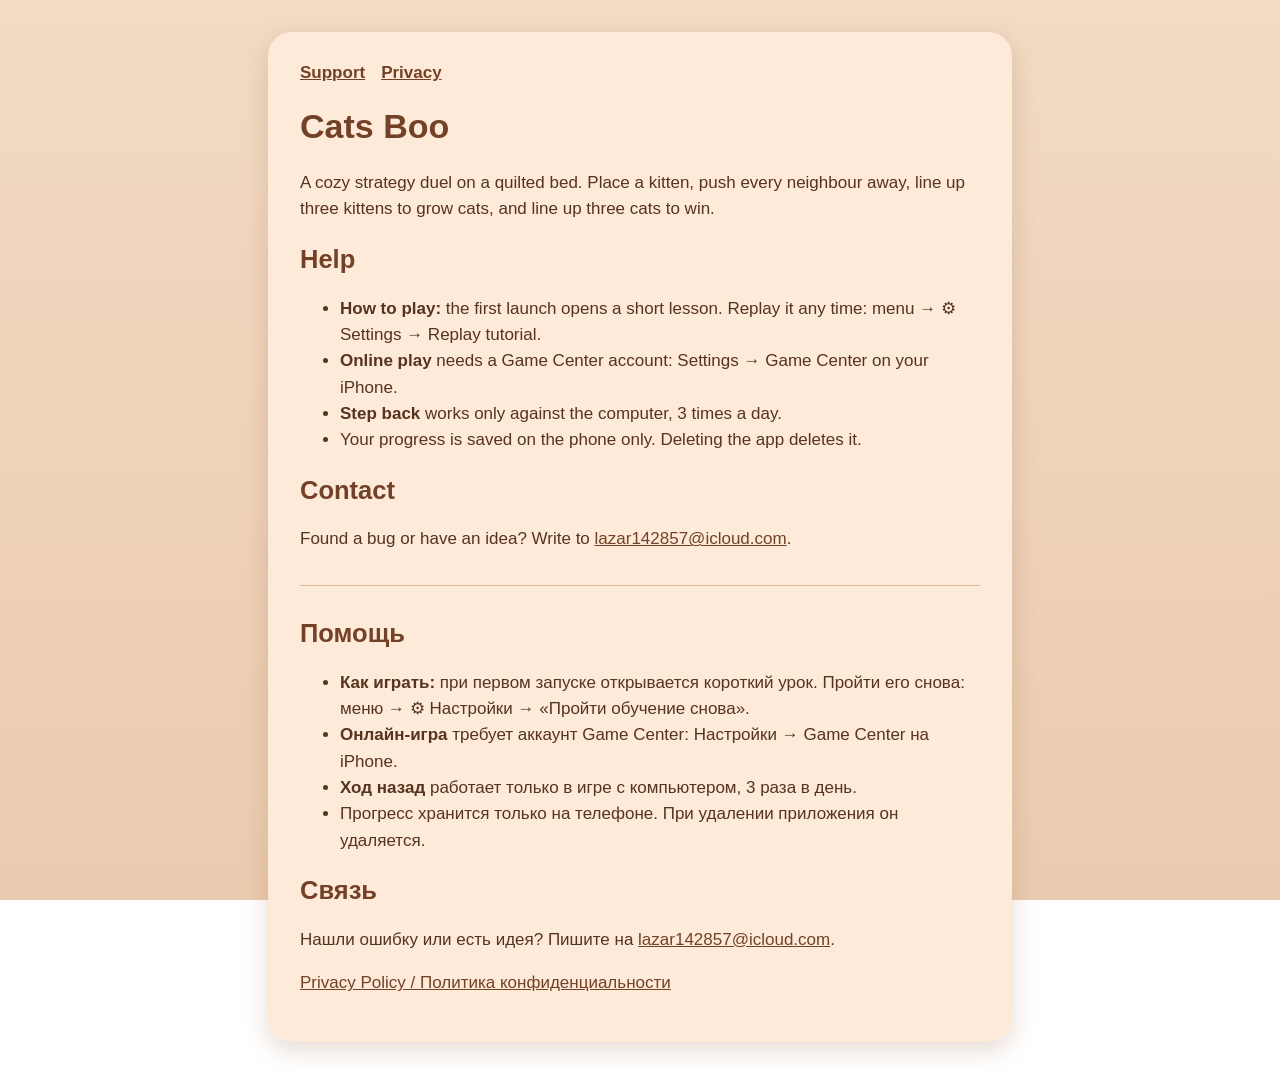
==== catsboo/index.html @ a5be0efc "Cats Boo support and privacy pages" ====
<!doctype html>
<html lang="en">
<head>
  <meta charset="utf-8">
  <meta name="viewport" content="width=device-width, initial-scale=1">
  <title>Cats Boo — Support</title>
  <link rel="stylesheet" href="style.css">
</head>
<body>
<main>
  <nav><a href="index.html">Support</a><a href="privacy.html">Privacy</a></nav>

  <h1>Cats Boo</h1>
  <p>A cozy strategy duel on a quilted bed. Place a kitten, push every neighbour away, line up three kittens
    to grow cats, and line up three cats to win.</p>

  <h2>Help</h2>
  <ul>
    <li><strong>How to play:</strong> the first launch opens a short lesson. Replay it any time: menu → ⚙︎ Settings → Replay tutorial.</li>
    <li><strong>Online play</strong> needs a Game Center account: Settings → Game Center on your iPhone.</li>
    <li><strong>Step back</strong> works only against the computer, 3 times a day.</li>
    <li>Your progress is saved on the phone only. Deleting the app deletes it.</li>
  </ul>

  <h2>Contact</h2>
  <p>Found a bug or have an idea? Write to <a href="mailto:lazar142857@icloud.com">lazar142857@icloud.com</a>.</p>

  <hr>

  <div lang="ru">
    <h2>Помощь</h2>
    <ul>
      <li><strong>Как играть:</strong> при первом запуске открывается короткий урок. Пройти его снова: меню → ⚙︎ Настройки → «Пройти обучение снова».</li>
      <li><strong>Онлайн-игра</strong> требует аккаунт Game Center: Настройки → Game Center на iPhone.</li>
      <li><strong>Ход назад</strong> работает только в игре с компьютером, 3 раза в день.</li>
      <li>Прогресс хранится только на телефоне. При удалении приложения он удаляется.</li>
    </ul>
    <h2>Связь</h2>
    <p>Нашли ошибку или есть идея? Пишите на <a href="mailto:lazar142857@icloud.com">lazar142857@icloud.com</a>.</p>
  </div>

  <p><a href="privacy.html">Privacy Policy / Политика конфиденциальности</a></p>
</main>
</body>
</html>
---- catsboo/style.css ----
:root {
  --background: #EFD2BA;
  --card: #FEEAD8;
  --ink: #56341E;
  --cocoa: #734126;
}

body {
  margin: 0;
  background: linear-gradient(#F2DAC4, #EBCBB0) fixed;
  color: var(--ink);
  font: 17px/1.55 -apple-system, BlinkMacSystemFont, "Segoe UI", Roboto, sans-serif;
}

main {
  max-width: 680px;
  margin: 32px auto;
  padding: 28px 32px;
  background: var(--card);
  border-radius: 24px;
  box-shadow: 0 8px 24px rgba(138, 86, 52, 0.22);
}

h1, h2 { color: var(--cocoa); line-height: 1.2; }
h1 { margin-top: 0; }
a { color: var(--cocoa); }
nav { margin-bottom: 20px; }
nav a { margin-right: 16px; font-weight: 600; }
.updated { opacity: 0.7; font-size: 15px; }
hr { border: none; border-top: 1px solid #DDB898; margin: 32px 0; }
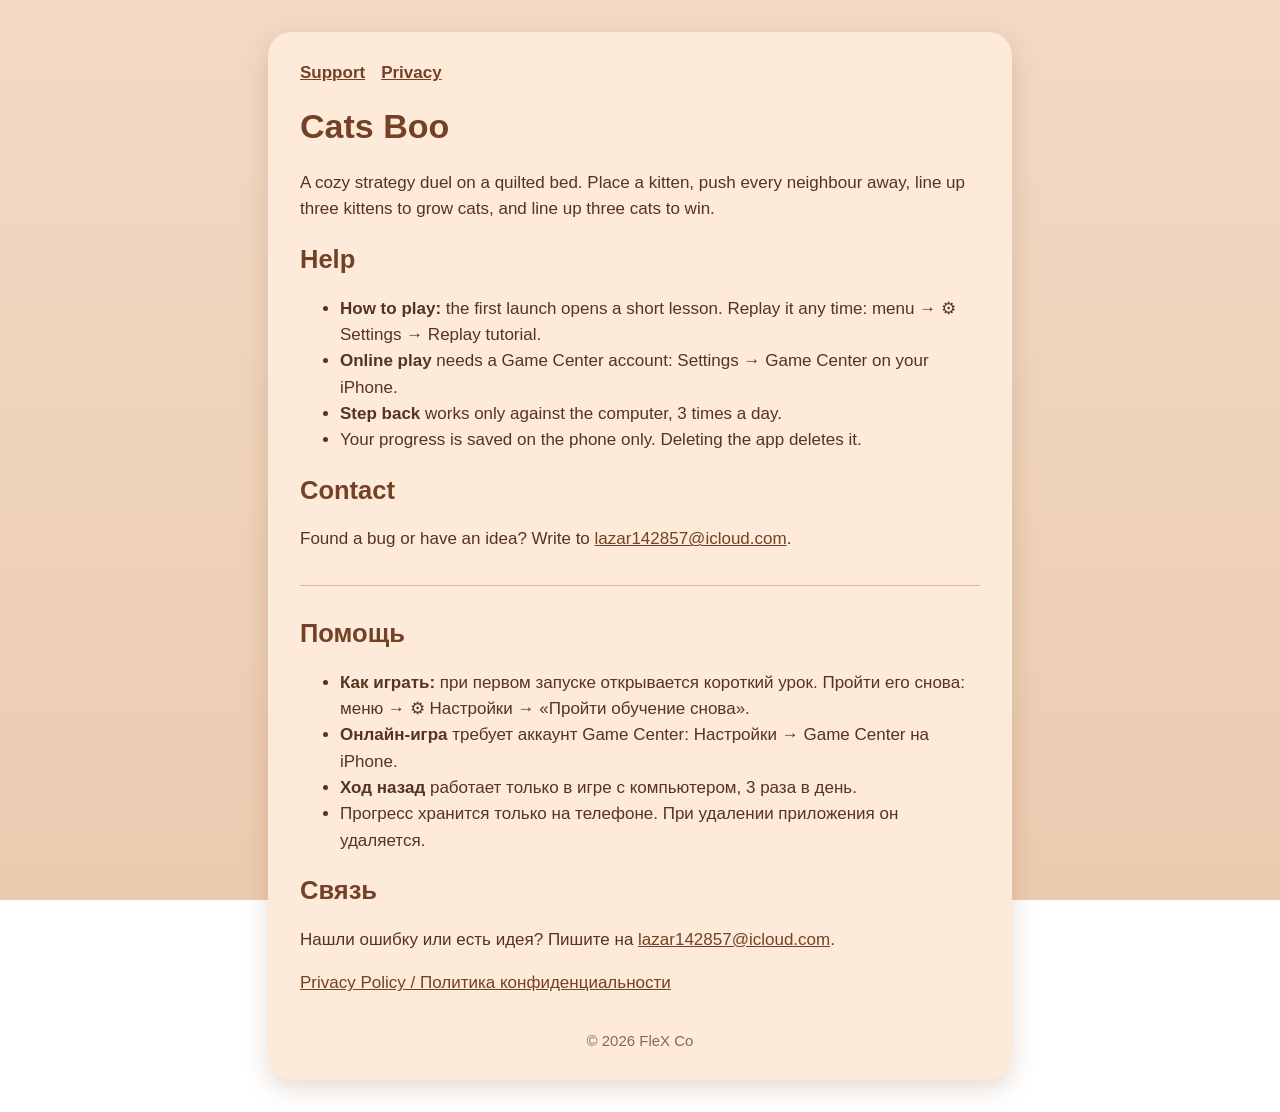
==== commit 6aa93584: "Cats Boo pages: FleX Co footer" ====
--- a/catsboo/index.html
+++ b/catsboo/index.html
@@ -40,6 +40,7 @@
   </div>
 
   <p><a href="privacy.html">Privacy Policy / Политика конфиденциальности</a></p>
+  <footer>© 2026 FleX Co</footer>
 </main>
 </body>
 </html>
--- a/catsboo/style.css
+++ b/catsboo/style.css
@@ -28,3 +28,4 @@
 nav a { margin-right: 16px; font-weight: 600; }
 .updated { opacity: 0.7; font-size: 15px; }
 hr { border: none; border-top: 1px solid #DDB898; margin: 32px 0; }
+footer { margin-top: 32px; text-align: center; opacity: 0.7; font-size: 15px; }
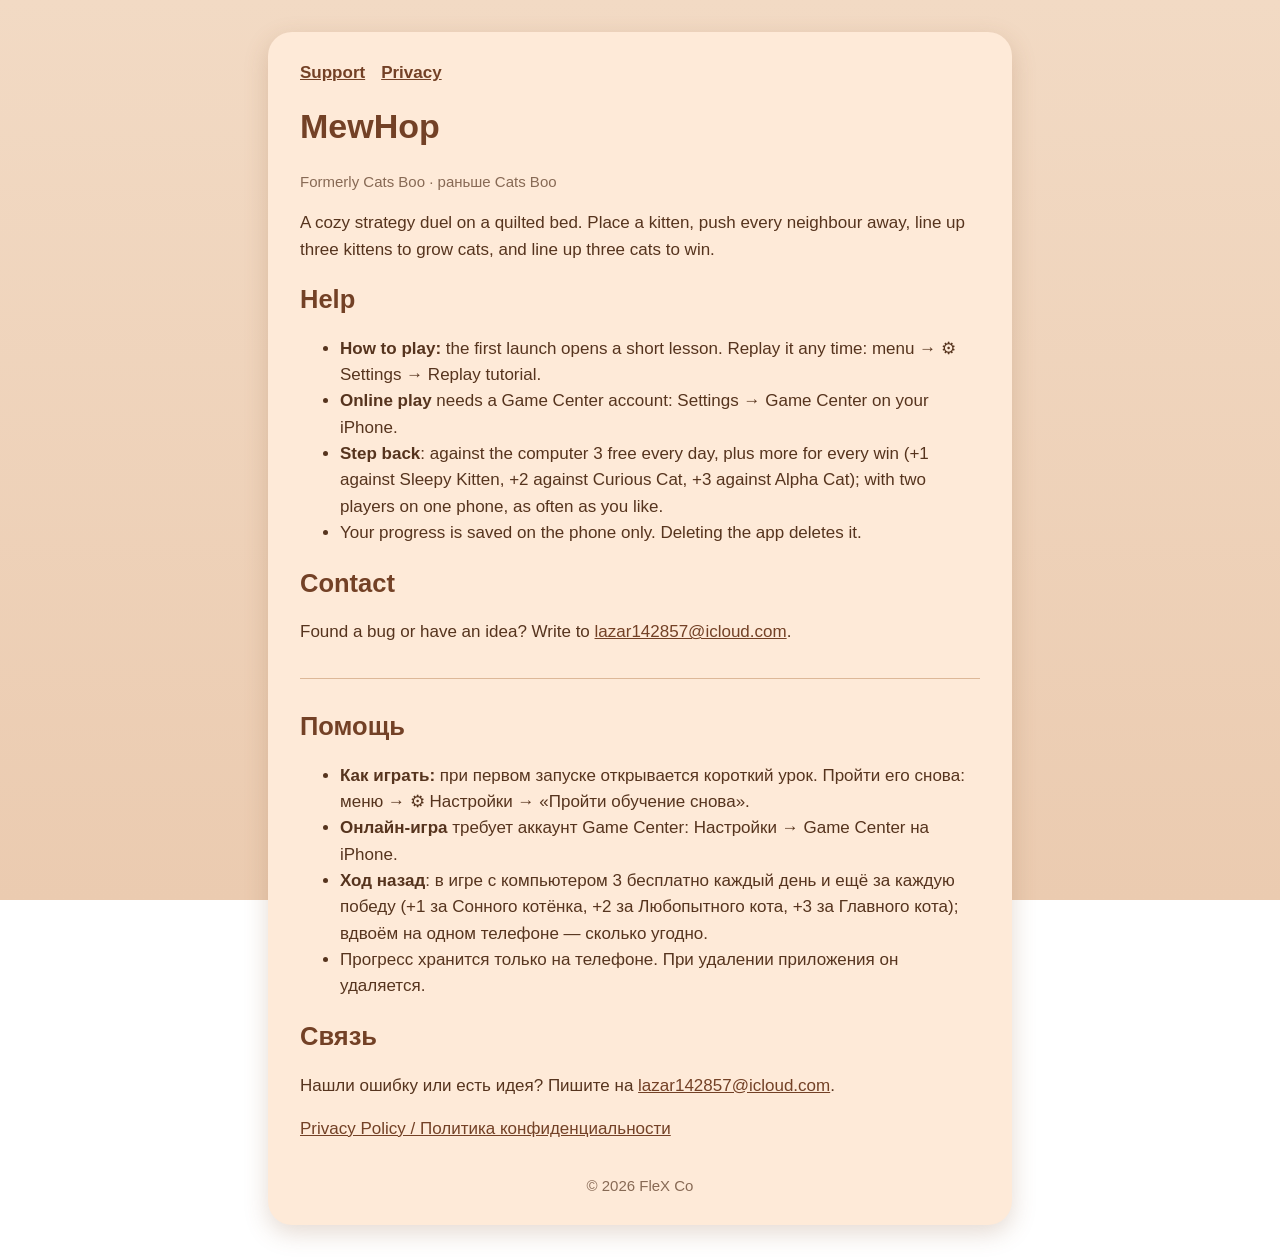
==== commit 439a1cfd: "MewHop: rename support, privacy and invite pages; step backs earned by winning" ====
--- a/catsboo/index.html
+++ b/catsboo/index.html
@@ -3,14 +3,15 @@
 <head>
   <meta charset="utf-8">
   <meta name="viewport" content="width=device-width, initial-scale=1">
-  <title>Cats Boo — Support</title>
+  <title>MewHop — Support</title>
   <link rel="stylesheet" href="style.css">
 </head>
 <body>
 <main>
   <nav><a href="index.html">Support</a><a href="privacy.html">Privacy</a></nav>
 
-  <h1>Cats Boo</h1>
+  <h1>MewHop</h1>
+  <p class="updated">Formerly Cats Boo · раньше Cats Boo</p>
   <p>A cozy strategy duel on a quilted bed. Place a kitten, push every neighbour away, line up three kittens
     to grow cats, and line up three cats to win.</p>
 
@@ -18,7 +19,7 @@
   <ul>
     <li><strong>How to play:</strong> the first launch opens a short lesson. Replay it any time: menu → ⚙︎ Settings → Replay tutorial.</li>
     <li><strong>Online play</strong> needs a Game Center account: Settings → Game Center on your iPhone.</li>
-    <li><strong>Step back</strong> works only against the computer, 3 times a day.</li>
+    <li><strong>Step back</strong>: against the computer 3 free every day, plus more for every win (+1 against Sleepy Kitten, +2 against Curious Cat, +3 against Alpha Cat); with two players on one phone, as often as you like.</li>
     <li>Your progress is saved on the phone only. Deleting the app deletes it.</li>
   </ul>
 
@@ -32,7 +33,7 @@
     <ul>
       <li><strong>Как играть:</strong> при первом запуске открывается короткий урок. Пройти его снова: меню → ⚙︎ Настройки → «Пройти обучение снова».</li>
       <li><strong>Онлайн-игра</strong> требует аккаунт Game Center: Настройки → Game Center на iPhone.</li>
-      <li><strong>Ход назад</strong> работает только в игре с компьютером, 3 раза в день.</li>
+      <li><strong>Ход назад</strong>: в игре с компьютером 3 бесплатно каждый день и ещё за каждую победу (+1 за Сонного котёнка, +2 за Любопытного кота, +3 за Главного кота); вдвоём на одном телефоне — сколько угодно.</li>
       <li>Прогресс хранится только на телефоне. При удалении приложения он удаляется.</li>
     </ul>
     <h2>Связь</h2>
--- a/catsboo/style.css
+++ b/catsboo/style.css
@@ -29,3 +29,21 @@
 .updated { opacity: 0.7; font-size: 15px; }
 hr { border: none; border-top: 1px solid #DDB898; margin: 32px 0; }
 footer { margin-top: 32px; text-align: center; opacity: 0.7; font-size: 15px; }
+
+.join { max-width: 420px; text-align: center; }
+.join .icon { border-radius: 26px; box-shadow: 0 6px 16px rgba(138, 86, 52, 0.3); }
+.join h1 { margin: 20px 0 8px; font-size: 26px; }
+.join .code { font: 700 30px ui-monospace, Menlo, monospace; letter-spacing: 6px; margin: 8px 0 24px; }
+.join .hint { font-size: 15px; opacity: 0.8; }
+.button {
+  display: block;
+  margin: 12px 0;
+  padding: 14px 18px;
+  border-radius: 16px;
+  border: 2px solid var(--ink);
+  background: #FFF6EC;
+  color: var(--ink);
+  font-weight: 700;
+  text-decoration: none;
+}
+.button.main { background: var(--cocoa); color: #fff; }
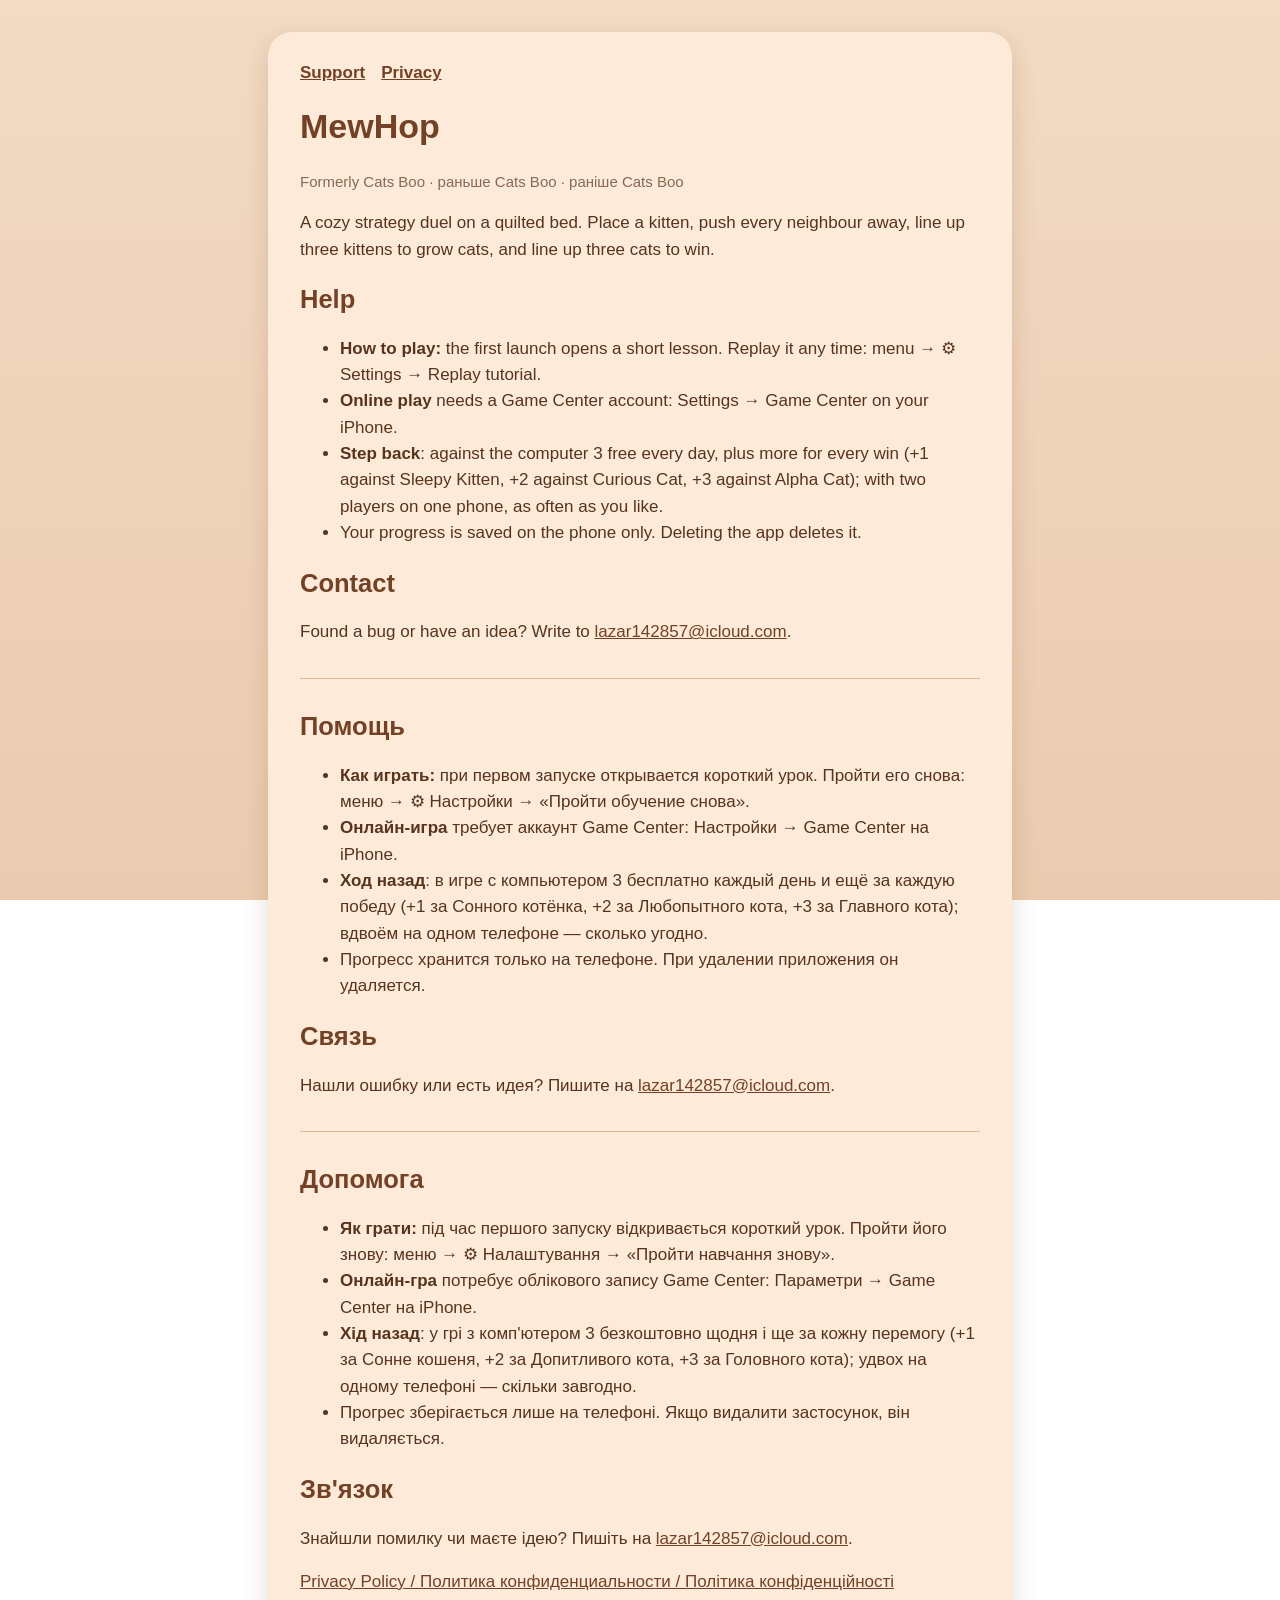
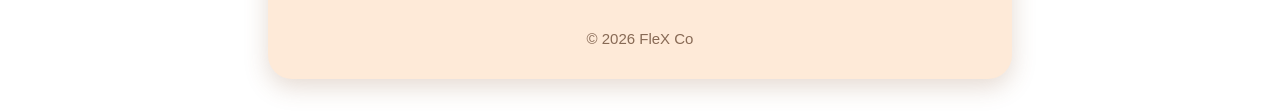
==== commit 52e4a799: "MewHop: Ukrainian support, privacy and invite pages" ====
--- a/catsboo/index.html
+++ b/catsboo/index.html
@@ -11,7 +11,7 @@
   <nav><a href="index.html">Support</a><a href="privacy.html">Privacy</a></nav>
 
   <h1>MewHop</h1>
-  <p class="updated">Formerly Cats Boo · раньше Cats Boo</p>
+  <p class="updated">Formerly Cats Boo · раньше Cats Boo · раніше Cats Boo</p>
   <p>A cozy strategy duel on a quilted bed. Place a kitten, push every neighbour away, line up three kittens
     to grow cats, and line up three cats to win.</p>
 
@@ -40,7 +40,21 @@
     <p>Нашли ошибку или есть идея? Пишите на <a href="mailto:lazar142857@icloud.com">lazar142857@icloud.com</a>.</p>
   </div>
 
-  <p><a href="privacy.html">Privacy Policy / Политика конфиденциальности</a></p>
+  <hr>
+
+  <div lang="uk">
+    <h2>Допомога</h2>
+    <ul>
+      <li><strong>Як грати:</strong> під час першого запуску відкривається короткий урок. Пройти його знову: меню → ⚙︎ Налаштування → «Пройти навчання знову».</li>
+      <li><strong>Онлайн-гра</strong> потребує облікового запису Game Center: Параметри → Game Center на iPhone.</li>
+      <li><strong>Хід назад</strong>: у грі з комп'ютером 3 безкоштовно щодня і ще за кожну перемогу (+1 за Сонне кошеня, +2 за Допитливого кота, +3 за Головного кота); удвох на одному телефоні — скільки завгодно.</li>
+      <li>Прогрес зберігається лише на телефоні. Якщо видалити застосунок, він видаляється.</li>
+    </ul>
+    <h2>Зв'язок</h2>
+    <p>Знайшли помилку чи маєте ідею? Пишіть на <a href="mailto:lazar142857@icloud.com">lazar142857@icloud.com</a>.</p>
+  </div>
+
+  <p><a href="privacy.html">Privacy Policy / Политика конфиденциальности / Політика конфіденційності</a></p>
   <footer>© 2026 FleX Co</footer>
 </main>
 </body>
